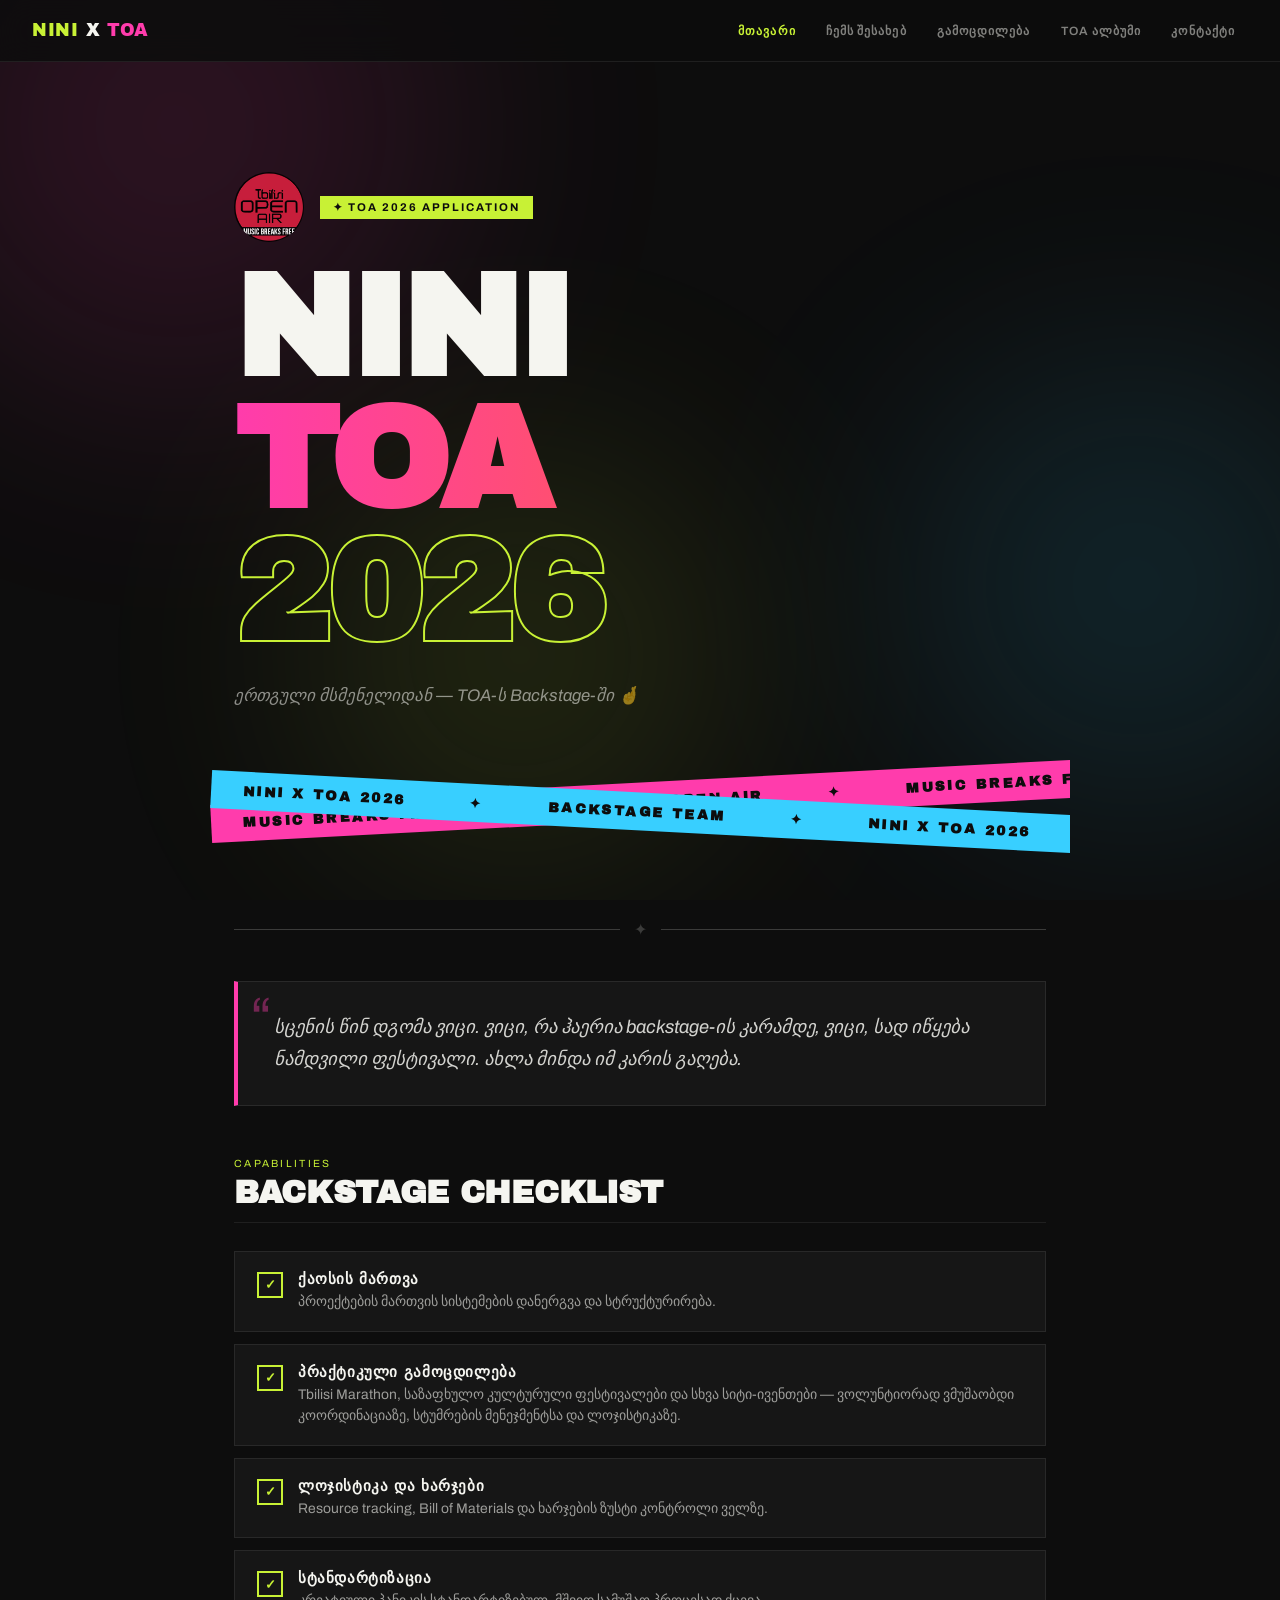
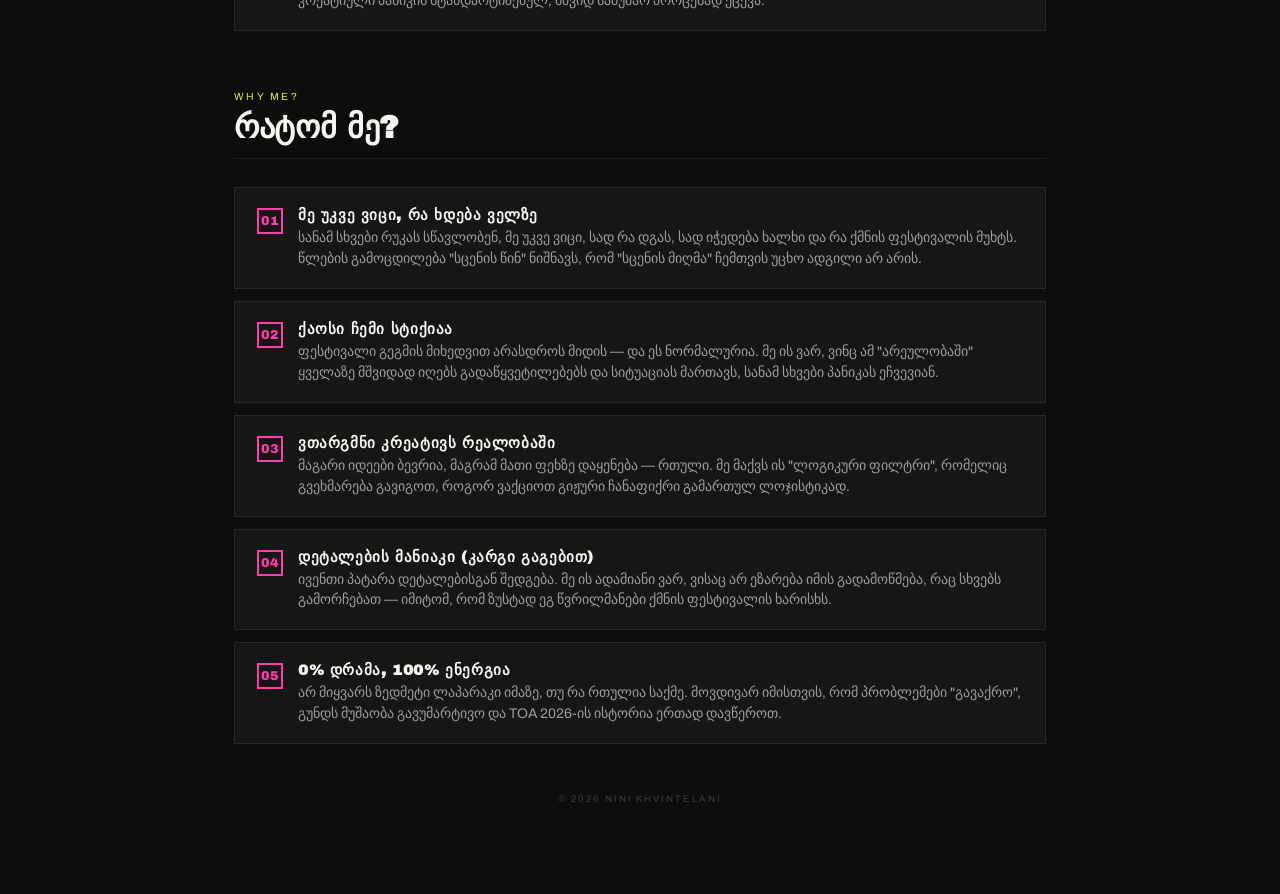
==== index.html.html @ dbf1b501 "uploaded new file" ====
<!DOCTYPE html>
<html lang="ka">
<head>
  <meta charset="UTF-8">
  <meta name="viewport" content="width=device-width, initial-scale=1.0">
  <title>Nini x TOA 2026</title>
  <link rel="preconnect" href="https://fonts.googleapis.com">
  <link href="https://fonts.googleapis.com/css2?family=Archivo+Black&family=Archivo:ital,wght@0,400;0,600;1,400&display=swap" rel="stylesheet">
  <style>
    :root {
      --bg: #0d0d0d; --lime: #c8f135; --pink: #ff3cac;
      --blue: #38cfff; --orange: #ff6b1a; --white: #f5f5f0;
      --card: #161616; --border: rgba(255,255,255,0.08); --yellow: #e2c044;
    }
    * { box-sizing: border-box; margin: 0; padding: 0; }
    body { background: var(--bg); color: var(--white); font-family: 'Archivo', sans-serif; overflow-x: hidden; min-height: 100vh; }

    .blobs { position: fixed; inset: 0; z-index: 0; pointer-events: none; overflow: hidden; }
    .blob { position: absolute; border-radius: 50%; filter: blur(130px); opacity: 0.13; animation: drift 14s ease-in-out infinite alternate; }
    .blob-1 { width: 550px; height: 550px; background: var(--pink); top: -150px; left: -100px; }
    .blob-2 { width: 450px; height: 450px; background: var(--blue); top: 40%; right: -80px; animation-delay: -5s; }
    .blob-3 { width: 400px; height: 400px; background: var(--lime); bottom: 5%; left: 25%; animation-delay: -9s; }
    @keyframes drift { from { transform: translate(0,0) scale(1); } to { transform: translate(35px,25px) scale(1.07); } }

    nav {
      position: fixed; top: 0; left: 0; right: 0; z-index: 999;
      background: rgba(13,13,13,0.88); backdrop-filter: blur(16px);
      border-bottom: 1px solid var(--border);
      height: 62px; display: flex; align-items: center;
      justify-content: space-between; padding: 0 32px;
    }
    .nav-logo { font-family: 'Archivo Black', sans-serif; font-size: 1.1rem; letter-spacing: 0.04em; text-transform: uppercase; cursor: pointer; }
    .nav-logo span { color: var(--lime); }
    .nav-links { display: flex; gap: 4px; list-style: none; }
    .nav-links li a { display: block; padding: 7px 13px; font-size: 0.75rem; font-weight: 600; letter-spacing: 0.09em; text-transform: uppercase; text-decoration: none; color: rgba(245,245,240,0.5); border-radius: 4px; transition: color 0.2s, background 0.2s; cursor: pointer; }
    .nav-links li a:hover { color: var(--white); background: rgba(255,255,255,0.06); }
    .nav-links li a.active { color: var(--lime); }
    .hamburger { display: none; flex-direction: column; gap: 5px; cursor: pointer; padding: 4px; }
    .hamburger span { display: block; width: 22px; height: 2px; background: var(--white); }

    .page { display: none; position: relative; z-index: 1; min-height: 100vh; padding-top: 62px; }
    .page.active { display: block; animation: pageIn 0.35s ease both; }
    @keyframes pageIn { from { opacity: 0; transform: translateY(14px); } to { opacity: 1; transform: translateY(0); } }

    .wrapper { max-width: 860px; margin: 0 auto; padding: 55px 24px 90px; }

    .eyebrow { display: inline-block; background: var(--lime); color: var(--bg); font-size: 0.7rem; font-weight: 700; letter-spacing: 0.18em; text-transform: uppercase; padding: 5px 13px; margin-bottom: 24px; }
    .big-title { font-family: 'Archivo Black', sans-serif; font-size: clamp(3.8rem, 12vw, 9rem); line-height: 0.92; letter-spacing: -0.03em; text-transform: uppercase; }
    .big-title .grad { background: linear-gradient(90deg, var(--pink), var(--orange)); -webkit-background-clip: text; -webkit-text-fill-color: transparent; background-clip: text; }
    .big-title .outline { color: transparent; -webkit-text-stroke: 2px var(--lime); }
    .section-label { font-size: 0.65rem; letter-spacing: 0.22em; text-transform: uppercase; color: var(--lime); margin-bottom: 6px; }
    .section-heading { font-family: 'Archivo Black', sans-serif; font-size: 2rem; text-transform: uppercase; letter-spacing: -0.01em; border-bottom: 1px solid var(--border); padding-bottom: 12px; margin-bottom: 28px; }
    .divider { display: flex; align-items: center; gap: 14px; margin: 48px 0 42px; opacity: 0.2; }
    .divider::before, .divider::after { content: ''; flex: 1; height: 1px; background: var(--white); }

    /* HOME */
    .hero { padding: 55px 0 35px; }

    /* ANIMATED STRIPES */
    .stripes-wrap {
      position: relative;
      height: 130px;
      overflow: hidden;
      margin: 0 -24px 50px;
      width: calc(100% + 48px);
    }
    .stripe {
      position: absolute;
      width: 200%;
      height: 38px;
      display: flex;
      align-items: center;
      white-space: nowrap;
      font-family: 'Archivo Black', sans-serif;
      font-size: 0.85rem;
      letter-spacing: 0.18em;
      text-transform: uppercase;
      color: #0d0d0d;
      font-weight: 900;
    }
    .stripe-1 {
      background: var(--pink);
      top: 20px;
      transform: rotate(-3deg);
      animation: slideLeft 18s linear infinite;
    }
    .stripe-2 {
      background: var(--blue);
      top: 75px;
      transform: rotate(3deg);
      animation: slideRight 15s linear infinite;
    }
    .stripe span {
      padding: 0 32px;
      flex-shrink: 0;
    }
    @keyframes slideLeft {
      from { transform: rotate(-3deg) translateX(0); }
      to   { transform: rotate(-3deg) translateX(-50%); }
    }
    @keyframes slideRight {
      from { transform: rotate(3deg) translateX(-50%); }
      to   { transform: rotate(3deg) translateX(0); }
    }
    .hero-sub { margin-top: 26px; font-size: 1.05rem; font-style: italic; opacity: 0.55; }
    .quote-block { position: relative; background: var(--card); border: 1px solid var(--border); border-left: 4px solid var(--pink); padding: 30px 30px 30px 36px; font-style: italic; font-size: 1.15rem; line-height: 1.7; color: rgba(245,245,240,0.85); margin-bottom: 52px; }
    .quote-block::before { content: "\201C"; position: absolute; top: 8px; left: 12px; font-size: 3.5rem; color: var(--pink); opacity: 0.4; font-style: normal; line-height: 1; }
    .checklist { list-style: none; display: grid; gap: 12px; }
    .checklist li { background: var(--card); border: 1px solid var(--border); padding: 18px 22px; display: flex; gap: 15px; align-items: flex-start; transition: transform 0.2s, border-color 0.2s, box-shadow 0.2s; }
    .checklist li:hover { transform: translateX(6px); border-color: var(--lime); box-shadow: -4px 0 0 var(--lime); }
    .check-icon { width: 26px; height: 26px; border: 2px solid var(--lime); color: var(--lime); font-size: 0.8rem; font-weight: 900; display: flex; align-items: center; justify-content: center; flex-shrink: 0; margin-top: 2px; }
    .check-body strong { display: block; font-family: 'Archivo Black', sans-serif; font-size: 0.95rem; text-transform: uppercase; letter-spacing: 0.04em; margin-bottom: 4px; }
    .check-body p { font-size: 0.87rem; line-height: 1.5; opacity: 0.6; }

    /* ABOUT */
    .about-hero { display: grid; grid-template-columns: 1fr 220px; gap: 40px; align-items: start; margin-bottom: 50px; }
    @media(max-width:600px){ .about-hero { grid-template-columns: 1fr; } }
    .about-photo { width: 220px; height: 270px; object-fit: cover; object-position: top; border: 2px solid var(--border); }
    .about-intro { font-size: 1.05rem; line-height: 1.8; opacity: 0.8; margin-top: 10px; }
    .about-grid { display: grid; grid-template-columns: 1fr 1fr; gap: 16px; margin-top: 10px; }
    @media(max-width:600px){ .about-grid { grid-template-columns: 1fr; } }
    .about-card { background: var(--card); border: 1px solid var(--border); padding: 24px; transition: border-color 0.2s; }
    .about-card:hover { border-color: var(--blue); }
    .about-card h3 { font-family: 'Archivo Black', sans-serif; font-size: 0.78rem; text-transform: uppercase; letter-spacing: 0.12em; color: var(--blue); margin-bottom: 10px; }
    .about-card p { font-size: 0.9rem; line-height: 1.65; opacity: 0.7; }

    /* EXPERIENCE */
    .timeline { margin-top: 10px; }
    .timeline-item { display: grid; grid-template-columns: 120px 1fr; gap: 22px; padding: 26px 0; border-bottom: 1px solid var(--border); }
    .timeline-item:last-child { border-bottom: none; }
    .timeline-year { font-family: 'Archivo Black', sans-serif; font-size: 0.75rem; letter-spacing: 0.1em; color: var(--orange); text-transform: uppercase; padding-top: 4px; }
    .timeline-content h3 { font-family: 'Archivo Black', sans-serif; font-size: 1.05rem; text-transform: uppercase; letter-spacing: 0.02em; margin-bottom: 4px; }
    .timeline-content .role { font-size: 0.8rem; color: var(--lime); letter-spacing: 0.08em; margin-bottom: 8px; text-transform: uppercase; }
    .timeline-content p { font-size: 0.88rem; line-height: 1.6; opacity: 0.65; }
    .skills-grid { display: flex; flex-wrap: wrap; gap: 9px; margin-top: 36px; }
    .skill-tag { background: var(--card); border: 1px solid var(--border); padding: 6px 14px; font-size: 0.76rem; letter-spacing: 0.08em; text-transform: uppercase; font-weight: 600; transition: border-color 0.2s, color 0.2s; }
    .skill-tag:hover { border-color: var(--pink); color: var(--pink); }
    .lang-grid { display: grid; grid-template-columns: repeat(3,1fr); gap: 14px; margin-top: 10px; }
    @media(max-width:580px){ .lang-grid { grid-template-columns: 1fr 1fr; } }
    .lang-card { background: var(--card); border: 1px solid var(--border); padding: 18px; text-align: center; }
    .lang-card .flag { font-size: 1.8rem; margin-bottom: 6px; }
    .lang-card h4 { font-family: 'Archivo Black', sans-serif; font-size: 0.8rem; text-transform: uppercase; letter-spacing: 0.1em; margin-bottom: 4px; }
    .lang-card p { font-size: 0.75rem; opacity: 0.55; letter-spacing: 0.06em; }

    /* ALBUM */
    .album-intro { font-size: 0.98rem; line-height: 1.7; opacity: 0.65; margin-bottom: 36px; max-width: 560px; }
    .album-grid { display: grid; grid-template-columns: repeat(3,1fr); gap: 10px; }
    @media(max-width:560px){ .album-grid { grid-template-columns: repeat(2,1fr); } }
    .album-card { position: relative; aspect-ratio: 1; overflow: hidden; cursor: pointer; border: 1px solid var(--border); }
    .album-card img { width: 100%; height: 100%; object-fit: cover; transition: transform 0.4s ease, filter 0.3s; filter: brightness(0.85) saturate(0.9); display: block; }
    .album-card:hover img { transform: scale(1.06); filter: brightness(1) saturate(1.1); }
    .album-overlay { position: absolute; inset: 0; background: linear-gradient(to top, rgba(0,0,0,0.7) 0%, transparent 55%); opacity: 0; transition: opacity 0.3s; display: flex; align-items: flex-end; padding: 14px; }
    .album-card:hover .album-overlay { opacity: 1; }
    .album-label { font-family: 'Archivo Black', sans-serif; font-size: 0.8rem; text-transform: uppercase; letter-spacing: 0.08em; color: var(--white); }
    .album-future { border: 2px dashed rgba(200,241,53,0.5); display: flex; flex-direction: column; align-items: center; justify-content: center; gap: 8px; aspect-ratio: 1; background: rgba(200,241,53,0.03); }
    .album-future .future-icon { font-size: 2rem; }
    .album-future .future-text { font-family: 'Archivo Black', sans-serif; font-size: 0.85rem; color: var(--lime); text-transform: uppercase; letter-spacing: 0.1em; }
    .album-future .future-sub { font-size: 0.7rem; opacity: 0.5; letter-spacing: 0.06em; text-transform: uppercase; }
    .album-note { margin-top: 24px; background: var(--card); border: 1px solid var(--border); border-left: 4px solid var(--orange); padding: 18px 22px; font-size: 0.88rem; line-height: 1.6; opacity: 0.75; font-style: italic; }

    /* LIGHTBOX */
    .lightbox { position: fixed; inset: 0; background: rgba(0,0,0,0.92); z-index: 9999; display: none; align-items: center; justify-content: center; }
    .lightbox.open { display: flex; }
    .lightbox img { max-width: 90vw; max-height: 88vh; object-fit: contain; border: 1px solid var(--border); }
    .lightbox-close { position: absolute; top: 20px; right: 24px; font-size: 2rem; cursor: pointer; color: var(--white); opacity: 0.7; }
    .lightbox-close:hover { opacity: 1; color: var(--lime); }

    /* CONTACT */
    .contact-box { background: linear-gradient(135deg, #1a0a2e 0%, #0d1a2e 50%, #0a1a0d 100%); border: 1px solid var(--border); padding: 52px 42px; text-align: center; position: relative; overflow: hidden; margin-top: 20px; }
    .contact-box-bg { position: absolute; font-family: 'Archivo Black', sans-serif; font-size: 10rem; color: rgba(255,255,255,0.03); top: 50%; left: 50%; transform: translate(-50%,-50%); white-space: nowrap; pointer-events: none; letter-spacing: -0.04em; }
    .contact-box h2 { font-family: 'Archivo Black', sans-serif; font-size: 2.5rem; text-transform: uppercase; margin-bottom: 14px; }
    .contact-box h2 span { background: linear-gradient(90deg, var(--blue), var(--lime)); -webkit-background-clip: text; -webkit-text-fill-color: transparent; background-clip: text; }
    .contact-box p { font-size: 0.96rem; line-height: 1.7; opacity: 0.6; max-width: 450px; margin: 0 auto 34px; position: relative; }
    .btn-group { display: flex; gap: 12px; justify-content: center; flex-wrap: wrap; position: relative; }
    .btn { display: inline-block; padding: 12px 26px; font-family: 'Archivo', sans-serif; font-weight: 700; font-size: 0.83rem; letter-spacing: 0.1em; text-transform: uppercase; text-decoration: none; transition: all 0.18s; }
    .btn-main { background: var(--lime); color: var(--bg); }
    .btn-main:hover { background: #d8ff50; transform: translateY(-3px); box-shadow: 0 10px 28px rgba(200,241,53,0.3); }
    .btn-ghost { background: transparent; color: var(--white); border: 1px solid rgba(255,255,255,0.25); }
    .btn-ghost:hover { border-color: var(--blue); color: var(--blue); transform: translateY(-3px); }
    .btn-insta { background: transparent; color: var(--white); border: 1px solid rgba(255,60,172,0.4); }
    .btn-insta:hover { border-color: var(--pink); color: var(--pink); transform: translateY(-3px); }
    .contact-info { display: grid; grid-template-columns: repeat(auto-fit, minmax(180px,1fr)); gap: 13px; margin-top: 26px; }
    .contact-card { background: var(--card); border: 1px solid var(--border); padding: 20px; text-align: center; transition: border-color 0.2s; }
    .contact-card:hover { border-color: var(--lime); }
    .contact-card .icon { font-size: 1.5rem; margin-bottom: 7px; }
    .contact-card h4 { font-size: 0.68rem; letter-spacing: 0.15em; text-transform: uppercase; color: var(--lime); margin-bottom: 5px; }
    .contact-card p { font-size: 0.82rem; opacity: 0.65; word-break: break-all; }

    .footer { margin-top: 50px; text-align: center; font-size: 0.6rem; letter-spacing: 0.2em; text-transform: uppercase; opacity: 0.2; }

    @media(max-width:640px){
      .nav-links { display: none; flex-direction: column; position: absolute; top: 62px; left: 0; right: 0; background: rgba(13,13,13,0.97); border-bottom: 1px solid var(--border); padding: 12px 0; }
      .nav-links.open { display: flex; }
      .nav-links li a { padding: 12px 26px; }
      .hamburger { display: flex; }
      .timeline-item { grid-template-columns: 1fr; gap: 6px; }
    }
  </style>
</head>
<body>

<script>
function goTo(p){
  document.querySelectorAll('.page').forEach(x=>x.classList.remove('active'));
  document.getElementById('page-'+p).classList.add('active');
  document.querySelectorAll('.nav-links a').forEach(a=>a.classList.remove('active'));
  const m={home:0,about:1,experience:2,album:3,contact:4};
  document.querySelectorAll('.nav-links a')[m[p]].classList.add('active');
  document.getElementById('navLinks').classList.remove('open');
  window.scrollTo({top:0,behavior:'smooth'});
  if(p==='album') buildAlbum();
}
function toggleMenu(){ document.getElementById('navLinks').classList.toggle('open'); }
function openLightbox(src){ document.getElementById('lightbox-img').src=src; document.getElementById('lightbox').classList.add('open'); }
function closeLightbox(){ document.getElementById('lightbox').classList.remove('open'); }
document.addEventListener('keydown',e=>{ if(e.key==='Escape') closeLightbox(); });
</script>
<div class="blobs">
  <div class="blob blob-1"></div>
  <div class="blob blob-2"></div>
  <div class="blob blob-3"></div>
</div>

<div class="lightbox" id="lightbox" onclick="closeLightbox()">
  <div class="lightbox-close">✕</div>
  <img id="lightbox-img" src="" alt="">
</div>

<nav>
  <div class="nav-logo" onclick="goTo('home')"><span style="color:var(--lime)">NINI</span> <span style="color:var(--white)">X</span> <span style="color:var(--pink)">TOA</span></div>
  <ul class="nav-links" id="navLinks">
    <li><a href="#" class="active" onclick="goTo('home');return false;">მთავარი</a></li>
    <li><a href="#" onclick="goTo('about');return false;">ჩემს შესახებ</a></li>
    <li><a href="#" onclick="goTo('experience');return false;">გამოცდილება</a></li>
    <li><a href="#" onclick="goTo('album');return false;">TOA ალბუმი</a></li>
    <li><a href="#" onclick="goTo('contact');return false;">კონტაქტი</a></li>
  </ul>
  <div class="hamburger" id="hamburger" onclick="toggleMenu()">
    <span></span><span></span><span></span>
  </div>
</nav>

<!-- HOME -->
<div class="page active" id="page-home">
  <div class="wrapper">
    <div class="hero">
      <div style="display:flex;align-items:center;gap:16px;margin-bottom:20px;">
      <img src="[data-uri]" alt="Tbilisi Open Air" style="width:70px;height:70px;border-radius:50%;opacity:0.9;">
      <div class="eyebrow" style="margin-bottom:0">✦ TOA 2026 Application</div>
    </div>
      <h1 class="big-title">
        <span style="display:block">Nini</span>
        <span class="grad" style="display:block">TOA</span>
        <span class="outline" style="display:block">2026</span>
      </h1>
      <p class="hero-sub">ერთგული მსმენელიდან — TOA-ს Backstage-ში 🤞</p>
    </div>
    <div class="stripes-wrap">
      <div class="stripe stripe-1">
        <span>MUSIC BREAKS FREE</span><span>✦</span><span>TBILISI OPEN AIR</span><span>✦</span><span>MUSIC BREAKS FREE</span><span>✦</span><span>TBILISI OPEN AIR</span><span>✦</span><span>MUSIC BREAKS FREE</span><span>✦</span><span>TBILISI OPEN AIR</span><span>✦</span>
      </div>
      <div class="stripe stripe-2">
        <span>NINI X TOA 2026</span><span>✦</span><span>BACKSTAGE TEAM</span><span>✦</span><span>NINI X TOA 2026</span><span>✦</span><span>BACKSTAGE TEAM</span><span>✦</span><span>NINI X TOA 2026</span><span>✦</span><span>BACKSTAGE TEAM</span><span>✦</span>
      </div>
    </div>
    <div class="divider"><span>✦</span></div>
    <blockquote class="quote-block">
      სცენის წინ დგომა ვიცი. ვიცი, რა ჰაერია backstage-ის კარამდე, ვიცი, სად იწყება ნამდვილი ფესტივალი. ახლა მინდა იმ კარის გაღება.
    </blockquote>
    <p class="section-label">Capabilities</p>
    <h2 class="section-heading">Backstage Checklist</h2>
    <ul class="checklist">
      <li><div class="check-icon">✓</div><div class="check-body"><strong>ქაოსის მართვა</strong><p>პროექტების მართვის სისტემების დანერგვა და სტრუქტურირება.</p></div></li>
      <li><div class="check-icon">✓</div><div class="check-body"><strong>პრაქტიკული გამოცდილება</strong><p>Tbilisi Marathon, საზაფხულო კულტურული ფესტივალები და სხვა სიტი-ივენთები — ვოლუნტიორად ვმუშაობდი კოორდინაციაზე, სტუმრების მენეჯმენტსა და ლოჯისტიკაზე.</p></div></li>
      <li><div class="check-icon">✓</div><div class="check-body"><strong>ლოჯისტიკა და ხარჯები</strong><p>Resource tracking, Bill of Materials და ხარჯების ზუსტი კონტროლი ველზე.</p></div></li>
      <li><div class="check-icon">✓</div><div class="check-body"><strong>სტანდარტიზაცია</strong><p>კრეატიული პანიკის სტანდარტიზებულ, მშვიდ სამუშაო პროცესად ქცევა.</p></div></li>
    </ul>

    <p class="section-label" style="margin-top:60px">Why Me?</p>
    <h2 class="section-heading">რატომ მე?</h2>
    <ul class="checklist">
      <li><div class="check-icon" style="color:var(--pink);border-color:var(--pink)">01</div><div class="check-body"><strong>მე უკვე ვიცი, რა ხდება ველზე</strong><p>სანამ სხვები რუკას სწავლობენ, მე უკვე ვიცი, სად რა დგას, სად იჭედება ხალხი და რა ქმნის ფესტივალის მუხტს. წლების გამოცდილება "სცენის წინ" ნიშნავს, რომ "სცენის მიღმა" ჩემთვის უცხო ადგილი არ არის.</p></div></li>
      <li><div class="check-icon" style="color:var(--pink);border-color:var(--pink)">02</div><div class="check-body"><strong>ქაოსი ჩემი სტიქიაა</strong><p>ფესტივალი გეგმის მიხედვით არასდროს მიდის — და ეს ნორმალურია. მე ის ვარ, ვინც ამ "არეულობაში" ყველაზე მშვიდად იღებს გადაწყვეტილებებს და სიტუაციას მართავს, სანამ სხვები პანიკას ეჩვევიან.</p></div></li>
      <li><div class="check-icon" style="color:var(--pink);border-color:var(--pink)">03</div><div class="check-body"><strong>ვთარგმნი კრეატივს რეალობაში</strong><p>მაგარი იდეები ბევრია, მაგრამ მათი ფეხზე დაყენება — რთული. მე მაქვს ის "ლოგიკური ფილტრი", რომელიც გვეხმარება გავიგოთ, როგორ ვაქციოთ გიჟური ჩანაფიქრი გამართულ ლოჯისტიკად.</p></div></li>
      <li><div class="check-icon" style="color:var(--pink);border-color:var(--pink)">04</div><div class="check-body"><strong>დეტალების მანიაკი (კარგი გაგებით)</strong><p>ივენთი პატარა დეტალებისგან შედგება. მე ის ადამიანი ვარ, ვისაც არ ეზარება იმის გადამოწმება, რაც სხვებს გამორჩებათ — იმიტომ, რომ ზუსტად ეგ წვრილმანები ქმნის ფესტივალის ხარისხს.</p></div></li>
      <li><div class="check-icon" style="color:var(--pink);border-color:var(--pink)">05</div><div class="check-body"><strong>0% დრამა, 100% ენერგია</strong><p>არ მიყვარს ზედმეტი ლაპარაკი იმაზე, თუ რა რთულია საქმე. მოვდივარ იმისთვის, რომ პრობლემები "გავაქრო", გუნდს მუშაობა გავუმარტივო და TOA 2026-ის ისტორია ერთად დავწეროთ.</p></div></li>
    </ul>
    <p class="footer">© 2026 Nini Khvintelani</p>
  </div>
</div>

<!-- ABOUT -->
<div class="page" id="page-about">
  <div class="wrapper">
    <div class="eyebrow">✦ ჩემს შესახებ</div>
    <div class="about-hero">
      <div>
        <h1 class="big-title" style="font-size:clamp(3rem,9vw,6.5rem)">
          <span style="display:block">ვინ</span>
          <span class="grad" style="display:block">ვარ მე?</span>
        </h1>
        <p class="about-intro">
          მე ვარ Nini Khvintelani — ბიზნეს ადმინისტრაციის სტუდენტი TSU-ში, GEC Consulting-ის სტაჟიორი, და ადამიანი, ვინც ოდესღაც მეგობრებთან ერთად TOA-ზე მოდიოდა და ახლა გადაწყვიტა, რომ ეს ფესტივალი შიგნიდანაც განიცადოს.<br><br>
          სვანეთიდან ვარ — რეზილიენტობა ბავშვობიდან მახლავს. ინტრავერტი ვიყავი, მაგრამ ორი წლის წინ ვიხელმძღვანელე გამბედაობით: Erasmus+ პოლონეთში, USAID პროგრამები, AIESEC, სკაუტები — ყველაფერი, რაც კომფორტის ზონის მიღმაა.
        </p>
      </div>
      <img src="" alt="Nini Khvintelani" class="about-photo" id="aboutPhoto">
    </div>
    <div class="divider"><span>✦</span></div>
    <p class="section-label">პროფილი</p>
    <h2 class="section-heading">ჩემი სამყარო</h2>
    <div class="about-grid">
      <div class="about-card"><h3>🎵 ფესტივალი</h3><p>TOA-ს მუდმივი მსმენელი. ვიცი ყველა corner, ყველა stage და ის ზუსტი წამი, როდესაც ენერგია იცვლება.</p></div>
      <div class="about-card"><h3>⚙️ ოპერაციები</h3><p>ERP სისტემები, Odoo, პროექტების მართვა — ქაოსს ვაქცევ სტრუქტურად. ყოველთვის.</p></div>
      <div class="about-card"><h3>🌍 საერთაშორისო</h3><p>Erasmus+ პოლონეთში, AIESEC, USAID — cross-cultural გამოცდილება და ადაპტირების უნარი.</p></div>
      <div class="about-card"><h3>🤝 ადამიანები</h3><p>ემპათია — ჩემი ყველაზე ძლიერი მხარე. ნამდვილი კავშირი ადამიანებთან, არა მხოლოდ თანაცხოვრება.</p></div>
    </div>
    <p class="footer">© 2026 Nini Khvintelani</p>
  </div>
</div>

<!-- EXPERIENCE -->
<div class="page" id="page-experience">
  <div class="wrapper">
    <div class="eyebrow">✦ გამოცდილება</div>
    <h1 class="big-title" style="font-size:clamp(3rem,9vw,6.5rem)">
      <span style="display:block">CV &</span>
      <span class="grad" style="display:block">Skills.</span>
    </h1>
    <div class="divider"><span>✦</span></div>
    <p class="section-label">განათლება & სამუშაო</p>
    <h2 class="section-heading">ტაიმლაინი</h2>
    <div class="timeline">
      <div class="timeline-item">
        <div class="timeline-year">2025 – დღემდე</div>
        <div class="timeline-content"><h3>GEC-Consulting</h3><div class="role">Intern · თბილისი</div><p>ბიზნეს კონსალტინგის სტაჟირება — პროექტების კოორდინაცია, ანალიტიკა და კლიენტებთან კომუნიკაცია.</p></div>
      </div>
      <div class="timeline-item">
        <div class="timeline-year">2023 – დღემდე</div>
        <div class="timeline-content"><h3>TSU — Bachelor</h3><div class="role">Marketing & Advertising · ბიზნეს ადმინისტრაცია</div><p>Ivane Javakhishvili Tbilisi State University. 100 კრედიტი. მარკეტინგი და რეკლამა — ძირითადი სპეციალობა.</p></div>
      </div>
      <div class="timeline-item">
        <div class="timeline-year">2024 – 2025</div>
        <div class="timeline-content"><h3>Goethe-Institut Georgia</h3><div class="role">German Language · A1–A2</div><p>გერმანული ენის კურსი — A2 დონეზე. TOA Berlin-ისთვის პირდაპირ სასარგებლო.</p></div>
      </div>
      <div class="timeline-item">
        <div class="timeline-year">11/2023 – 03/2024</div>
        <div class="timeline-content"><h3>Digital Marketing</h3><div class="role">BTU · USAID Georgia · 1500 Women Program</div><p>BTU Coding School-ის პროგრამა 1500 ქალისთვის USAID-თან ერთად. ციფრული მარკეტინგი სრულყოფილად.</p></div>
      </div>
      <div class="timeline-item">
        <div class="timeline-year">2023</div>
        <div class="timeline-content"><h3>Erasmus+ Youth Exchange</h3><div class="role">პოლონეთი · Youth Work</div><p>საერთაშორისო youth exchange პოლონეთში — facilitation, cross-cultural teamwork, ETS Competence Model.</p></div>
      </div>
      <div class="timeline-item">
        <div class="timeline-year">2020 – 2023</div>
        <div class="timeline-content"><h3>სკოლა + ოქროს მედალი</h3><div class="role">აკადემიური სრულყოფილება · საქართველოს განათლების სამინისტრო</div><p>საბოლოო ქულა 10. ოქროს მედალი. USAID სკოლის პროექტებში ლიდერობა.</p></div>
      </div>
    </div>
    <div class="divider"><span>✦</span></div>
    <p class="section-label">უნარები</p>
    <h2 class="section-heading">Toolkit</h2>
    <div class="skills-grid">
      <span class="skill-tag">Project Management</span>
      <span class="skill-tag">Digital Marketing</span>
      <span class="skill-tag">ERP / Odoo</span>
      <span class="skill-tag">Business Administration</span>
      <span class="skill-tag">Facilitation</span>
      <span class="skill-tag">Event Logistics</span>
      <span class="skill-tag">Cross-cultural Teams</span>
      <span class="skill-tag">Budget Control</span>
      <span class="skill-tag">Process Standardization</span>
      <span class="skill-tag">Public Speaking</span>
      <span class="skill-tag">Youth Work</span>
      <span class="skill-tag">Scouting</span>
    </div>
    <div class="divider"><span>✦</span></div>
    <p class="section-label">ენები</p>
    <h2 class="section-heading">Languages</h2>
    <div class="lang-grid">
      <div class="lang-card"><div class="flag">🇬🇪</div><h4>ქართული</h4><p>მშობლიური</p></div>
      <div class="lang-card"><div class="flag">🇬🇧</div><h4>English</h4><p>B2 · C1 Reading</p></div>
      <div class="lang-card"><div class="flag">🇩🇪</div><h4>Deutsch</h4><p>A2 · Goethe</p></div>
    </div>
    <p class="footer" style="margin-top:55px">© 2026 Nini Khvintelani</p>
  </div>
</div>

<!-- ALBUM -->
<div class="page" id="page-album">
  <div class="wrapper">
    <div class="eyebrow">✦ ჩემი TOA ალბუმი</div>
    <h1 class="big-title" style="font-size:clamp(3rem,9vw,6.5rem)">
      <span style="display:block">TOA</span>
      <span class="grad" style="display:block">მეხსიერება.</span>
    </h1>
    <p class="album-intro">ყოველი წელი, ყოველი გამოცდილება — ჩემი TOA ისტორია. ეს ფოტოები არ არის უბრალოდ ხსოვნა, ეს არის მტკიცებულება, რომ ეს ჩემი სივრცეა.</p>
    <p class="section-label">ფოტოები</p>
    <h2 class="section-heading">ჩემი TOA-ები</h2>
    <div class="album-grid" id="albumGrid"></div>
    <div class="album-note">✦ 2026 წლისთვის მინდა, რომ ეს ალბუმი backstage ფოტოებით შეივსოს — არა სცენის წინ, არამედ სცენის უკან.</div>
    <p class="footer">© 2026 Nini Khvintelani</p>
  </div>
</div>

<!-- CONTACT -->
<div class="page" id="page-contact">
  <div class="wrapper">
    <div class="eyebrow">✦ კონტაქტი</div>
    <h1 class="big-title" style="font-size:clamp(3rem,9vw,6.5rem)">
      <span style="display:block">Let's</span>
      <span class="grad" style="display:block">Connect.</span>
    </h1>
    <div class="divider"><span>✦</span></div>
    <div class="contact-box">
      <div class="contact-box-bg">TOA 2026</div>
      <h2>Let's make it <span>happen.</span></h2>
      <p>თქვენ გჭირდებათ ადამიანი, ვისაც ფესტივალიც უყვარს და ლოჯისტიკური ცხრილების მართვაც შეუძლია.</p>
      <div class="btn-group">
        <a href="/cdn-cgi/l/email-protection#084661666163607e61667c6d646966393a3b486f65696164266b6765" class="btn btn-main">✉ Email</a>
        <a href="https://www.linkedin.com/in/nino-khvintelani-b4b4792b9/" target="_blank" class="btn btn-ghost">↗ LinkedIn</a>
        <a href="https://www.instagram.com/ninikhvintelani/" target="_blank" class="btn btn-insta" id="instaBtn">♡ Instagram</a>
      </div>
    </div>
    <div class="contact-info">
      <div class="contact-card"><div class="icon">✉</div><h4>Email</h4><p><a href="/cdn-cgi/l/email-protection" class="__cf_email__" data-cfemail="743a1d1a1d1f1c021d1a001118151a454647341319151d185a171b19">[email&#160;protected]</a></p></div>
      <div class="contact-card"><div class="icon">📱</div><h4>Phone</h4><p>(+995) 511 177 328</p></div>
      <div class="contact-card"><div class="icon">💼</div><h4>LinkedIn</h4><p>nino-khvintelani</p></div>
      <div class="contact-card"><div class="icon">📍</div><h4>მდებარეობა</h4><p>თბილისი, საქართველო</p></div>
    </div>
    <p class="footer">© 2026 Nini Khvintelani</p>
  </div>
</div>

<script data-cfasync="false" src="/cdn-cgi/scripts/5c5dd728/cloudflare-static/email-decode.min.js"></script><script>
const PHOTOS = {
  p1: "[data-uri]",
  p2: "[data-uri]",
  p3: "[data-uri]",
  p4: "[data-uri]",
  p5: "[data-uri]",
  p6: "[data-uri]",
  p7: "[data-uri]",
  p8: "[data-uri]",
};

document.getElementById('aboutPhoto').src=PHOTOS.p3;
buildAlbum();

function buildAlbum(){
  const grid = document.getElementById('albumGrid');
  if(!grid || grid.children.length > 0) return;
  const keys = ['p1','p2','p3','p4','p5','p6','p7','p8'];
    keys.forEach((k,i)=>{
    const card=document.createElement('div'); card.className='album-card';
    card.innerHTML=`<img src="${PHOTOS[k]}" alt="${albumLabels[i]}"><div class="album-overlay"><span class="album-label">${albumLabels[i]}</span></div>`;
    card.onclick=()=>openLightbox(PHOTOS[k]); grid.appendChild(card);
  });
  const future=document.createElement('div'); future.className='album-future';
  future.innerHTML='<div class="future-icon">✦</div><div class="future-text">TOA 2026</div><div class="future-sub">შიგნიდან</div>';
  grid.appendChild(future);
}

function goTo(p){
  document.querySelectorAll('.page').forEach(x=>x.classList.remove('active'));
  document.getElementById('page-'+p).classList.add('active');
  document.querySelectorAll('.nav-links a').forEach(a=>a.classList.remove('active'));
  const m={home:0,about:1,experience:2,album:3,contact:4};
  document.querySelectorAll('.nav-links a')[m[p]].classList.add('active');
  document.getElementById('navLinks').classList.remove('open');
  window.scrollTo({top:0,behavior:'smooth'});
  if(p==='album') buildAlbum();
}
function toggleMenu(){ document.getElementById('navLinks').classList.toggle('open'); }
function openLightbox(src){ document.getElementB
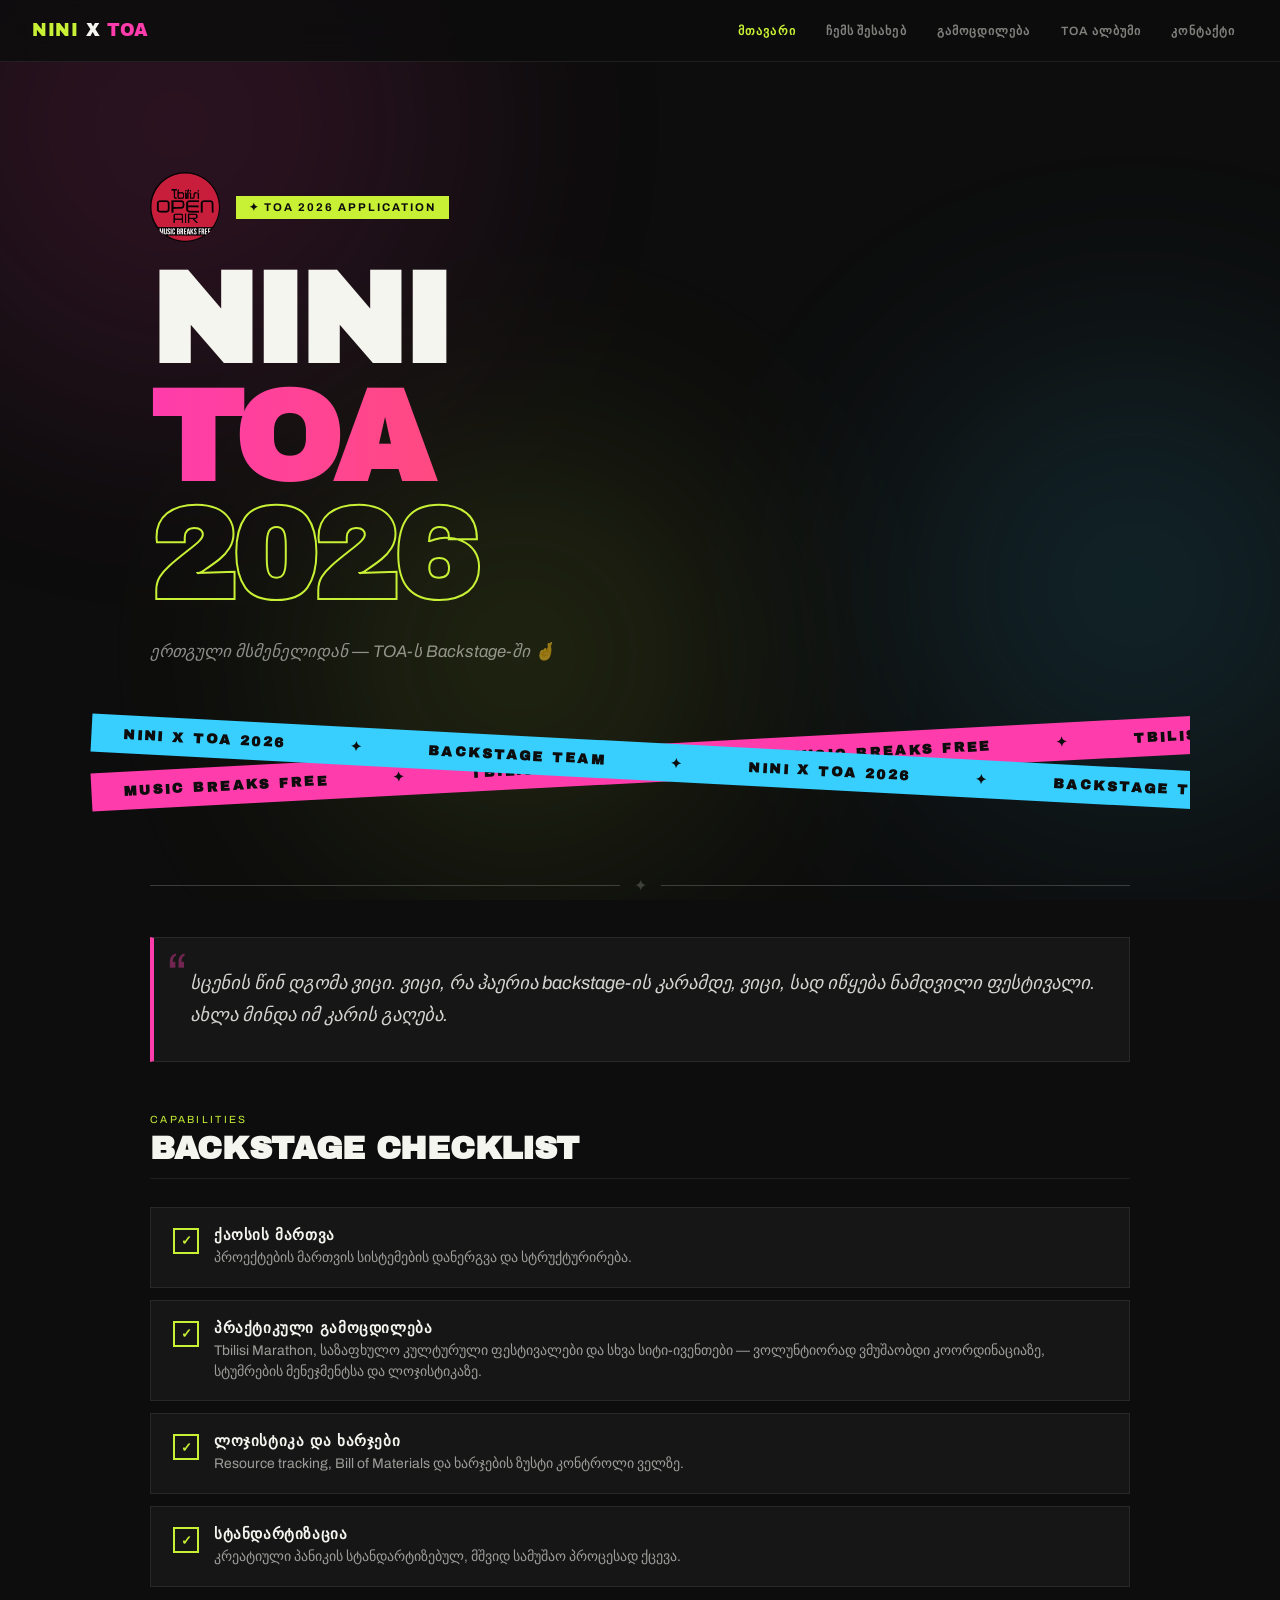
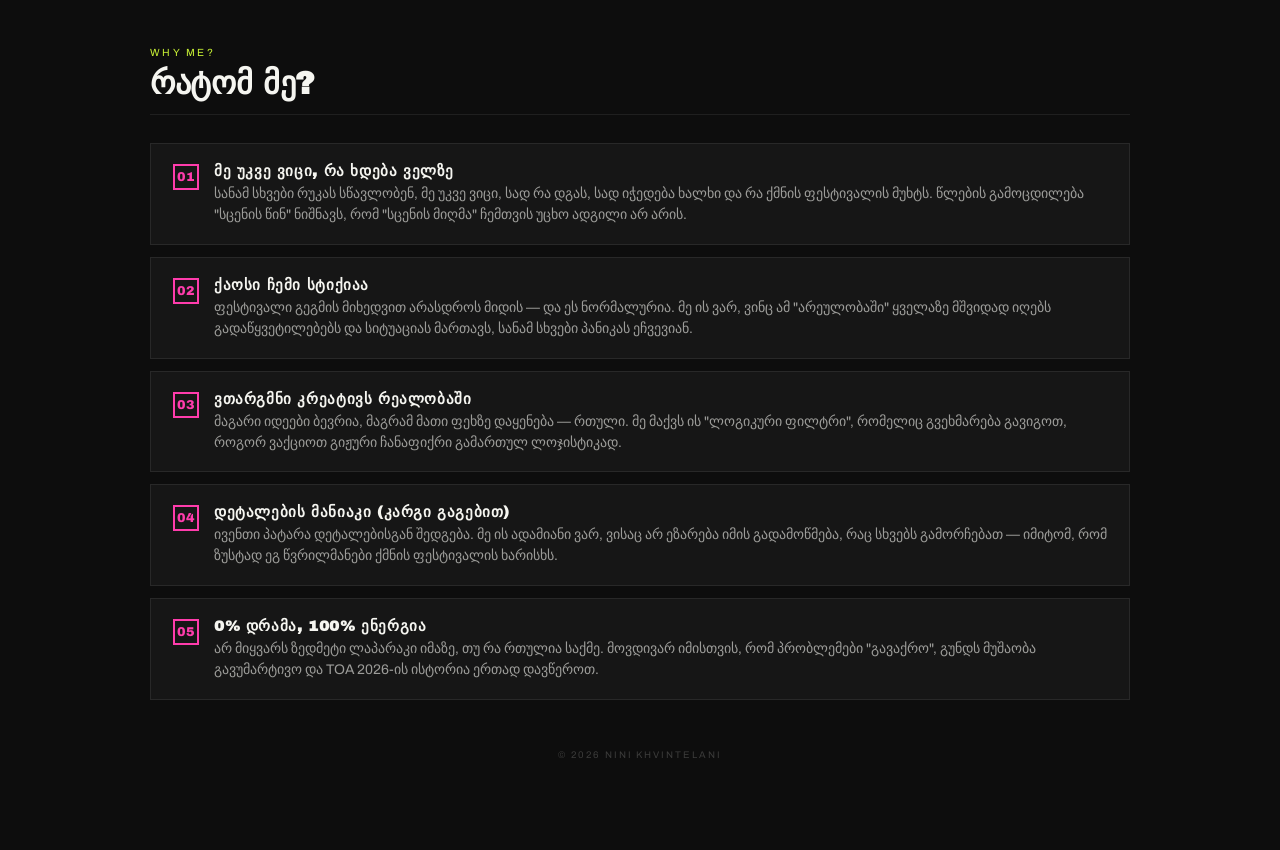
==== commit b68ec5f1: "Add files via upload" ====
--- a/index.html.html
+++ b/index.html.html
@@ -42,10 +42,10 @@
     .page.active { display: block; animation: pageIn 0.35s ease both; }
     @keyframes pageIn { from { opacity: 0; transform: translateY(14px); } to { opacity: 1; transform: translateY(0); } }
 
-    .wrapper { max-width: 860px; margin: 0 auto; padding: 55px 24px 90px; }
+    .wrapper { max-width: 1100px; margin: 0 auto; padding: 55px 60px 90px; }
 
     .eyebrow { display: inline-block; background: var(--lime); color: var(--bg); font-size: 0.7rem; font-weight: 700; letter-spacing: 0.18em; text-transform: uppercase; padding: 5px 13px; margin-bottom: 24px; }
-    .big-title { font-family: 'Archivo Black', sans-serif; font-size: clamp(3.8rem, 12vw, 9rem); line-height: 0.92; letter-spacing: -0.03em; text-transform: uppercase; }
+    .big-title { font-family: 'Archivo Black', sans-serif; font-size: clamp(4rem, 10vw, 11rem); line-height: 0.92; letter-spacing: -0.03em; text-transform: uppercase; }
     .big-title .grad { background: linear-gradient(90deg, var(--pink), var(--orange)); -webkit-background-clip: text; -webkit-text-fill-color: transparent; background-clip: text; }
     .big-title .outline { color: transparent; -webkit-text-stroke: 2px var(--lime); }
     .section-label { font-size: 0.65rem; letter-spacing: 0.22em; text-transform: uppercase; color: var(--lime); margin-bottom: 6px; }
@@ -61,8 +61,8 @@
       position: relative;
       height: 130px;
       overflow: hidden;
-      margin: 0 -24px 50px;
-      width: calc(100% + 48px);
+      margin: 0 -60px 50px;
+      width: calc(100% + 120px);
     }
     .stripe {
       position: absolute;
@@ -188,12 +188,73 @@
 
     .footer { margin-top: 50px; text-align: center; font-size: 0.6rem; letter-spacing: 0.2em; text-transform: uppercase; opacity: 0.2; }
 
+    /* ── MOBILE RESPONSIVE ── */
     @media(max-width:640px){
-      .nav-links { display: none; flex-direction: column; position: absolute; top: 62px; left: 0; right: 0; background: rgba(13,13,13,0.97); border-bottom: 1px solid var(--border); padding: 12px 0; }
+      /* NAV */
+      nav { padding: 0 18px; }
+      .nav-links { display: none; flex-direction: column; position: absolute; top: 62px; left: 0; right: 0; background: rgba(13,13,13,0.97); border-bottom: 1px solid var(--border); padding: 12px 0; z-index: 998; }
       .nav-links.open { display: flex; }
-      .nav-links li a { padding: 12px 26px; }
+      .nav-links li a { padding: 14px 24px; font-size: 0.85rem; }
       .hamburger { display: flex; }
-      .timeline-item { grid-template-columns: 1fr; gap: 6px; }
+
+      /* WRAPPER */
+      .wrapper { padding: 40px 20px 70px; }
+
+      /* HERO */
+      .big-title { font-size: clamp(3rem, 14vw, 5rem); }
+      .hero { padding: 36px 0 24px; }
+      .hero-sub { font-size: 0.95rem; }
+
+      /* STRIPES */
+      .stripes-wrap { margin: 0 -20px; width: calc(100% + 40px); height: 120px; }
+      .stripe { height: 32px; font-size: 0.72rem; }
+      .stripe-1 { top: 14px; }
+      .stripe-2 { top: 68px; }
+
+      /* QUOTE */
+      .quote-block { font-size: 1rem; padding: 24px 20px 24px 28px; }
+
+      /* CHECKLIST */
+      .checklist li { padding: 14px 16px; gap: 12px; }
+      .check-body strong { font-size: 0.85rem; }
+      .check-body p { font-size: 0.82rem; }
+
+      /* ABOUT */
+      .about-hero { grid-template-columns: 1fr; gap: 24px; margin-bottom: 30px; }
+      .about-photo { width: 100%; height: 260px; }
+      .about-grid { grid-template-columns: 1fr; gap: 12px; }
+      .about-intro { font-size: 0.95rem; }
+
+      /* EXPERIENCE */
+      .timeline-item { grid-template-columns: 1fr; gap: 4px; padding: 20px 0; }
+      .timeline-year { font-size: 0.7rem; }
+      .timeline-content h3 { font-size: 0.95rem; }
+      .skills-grid { gap: 7px; }
+      .skill-tag { font-size: 0.7rem; padding: 5px 11px; }
+      .lang-grid { grid-template-columns: 1fr 1fr; gap: 10px; }
+
+      /* ALBUM */
+      .album-grid { grid-template-columns: repeat(2,1fr); gap: 7px; }
+
+      /* CONTACT */
+      .contact-box { padding: 36px 22px; }
+      .contact-box h2 { font-size: 1.8rem; }
+      .contact-box p { font-size: 0.88rem; }
+      .btn-group { flex-direction: column; align-items: center; }
+      .btn { width: 100%; text-align: center; padding: 14px 20px; }
+      .contact-info { grid-template-columns: 1fr 1fr; gap: 10px; }
+      .contact-card { padding: 14px 10px; }
+      .contact-card p { font-size: 0.72rem; }
+
+      /* SECTION HEADINGS */
+      .section-heading { font-size: 1.5rem; }
+      .contact-box-bg { font-size: 5rem; }
+    }
+
+    @media(max-width:380px){
+      .big-title { font-size: 2.8rem; }
+      .album-grid { grid-template-columns: 1fr; }
+      .contact-info { grid-template-columns: 1fr; }
     }
   </style>
 </head>
